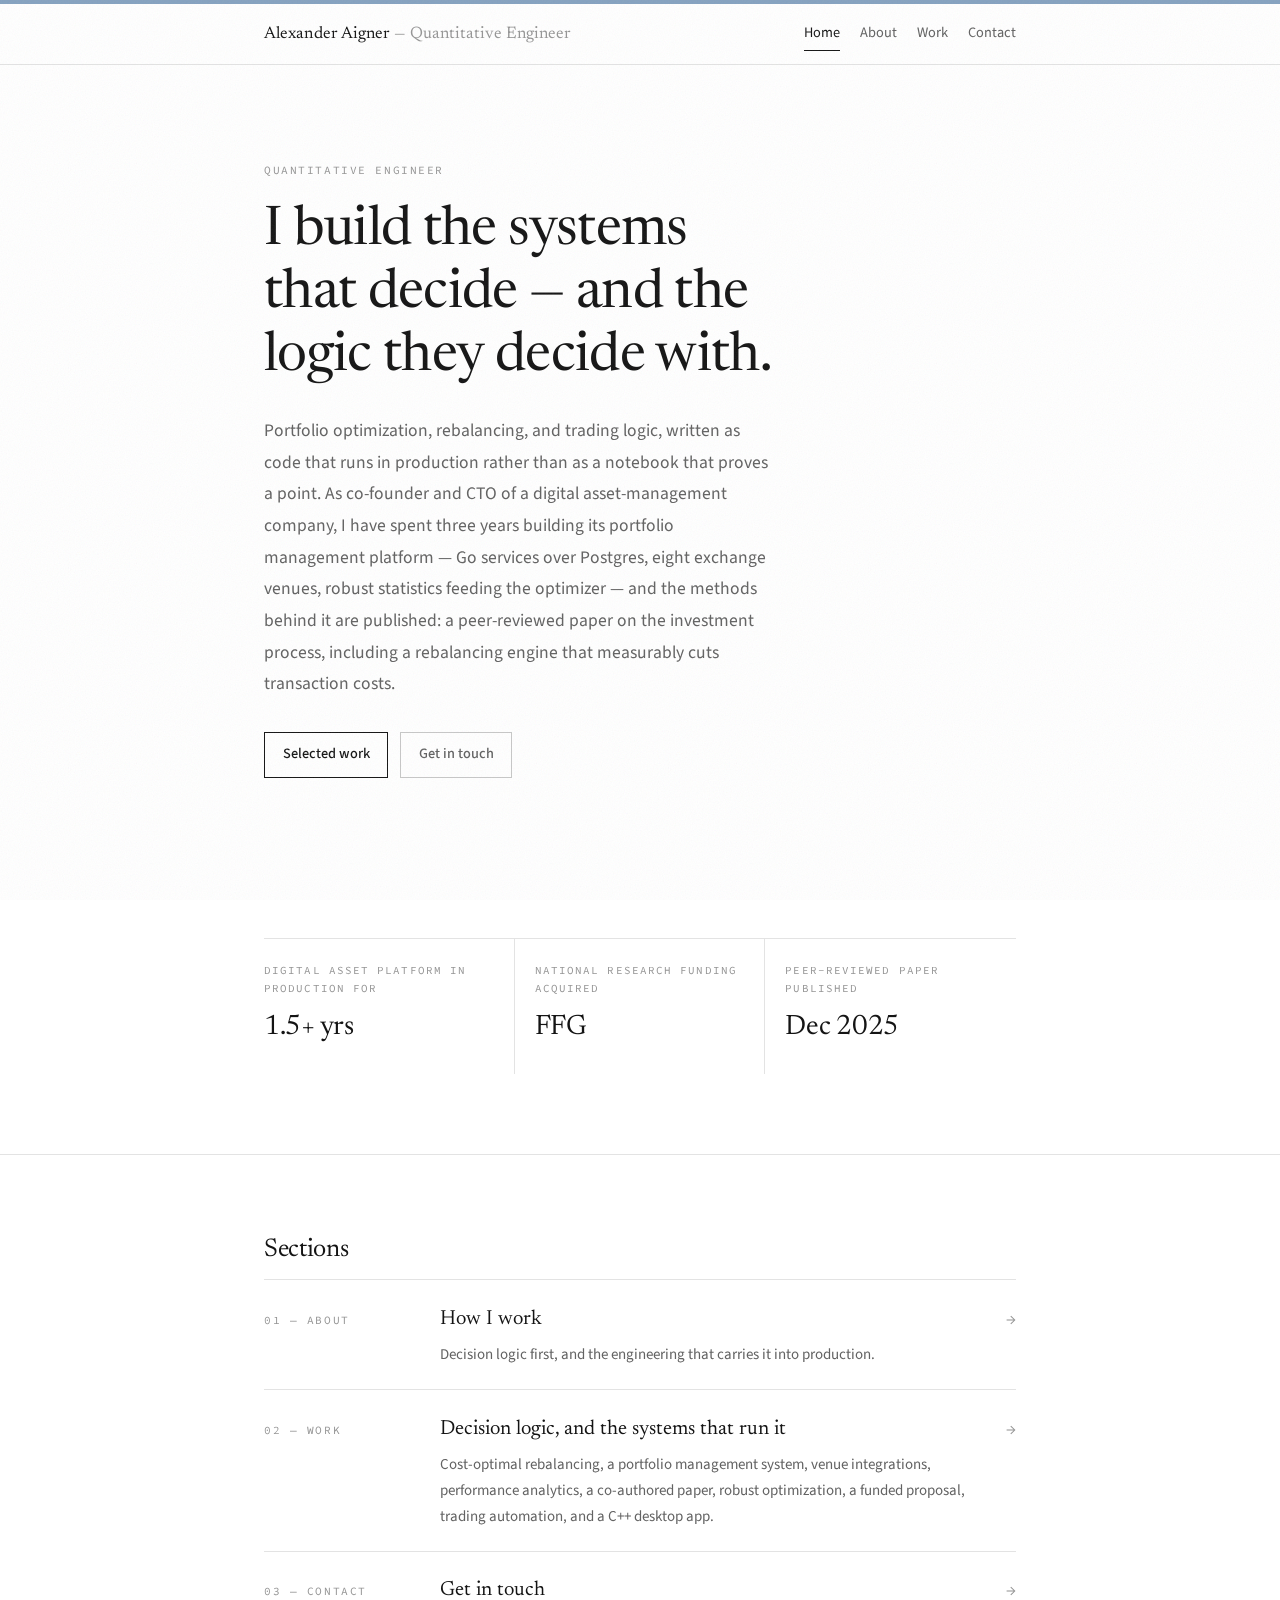
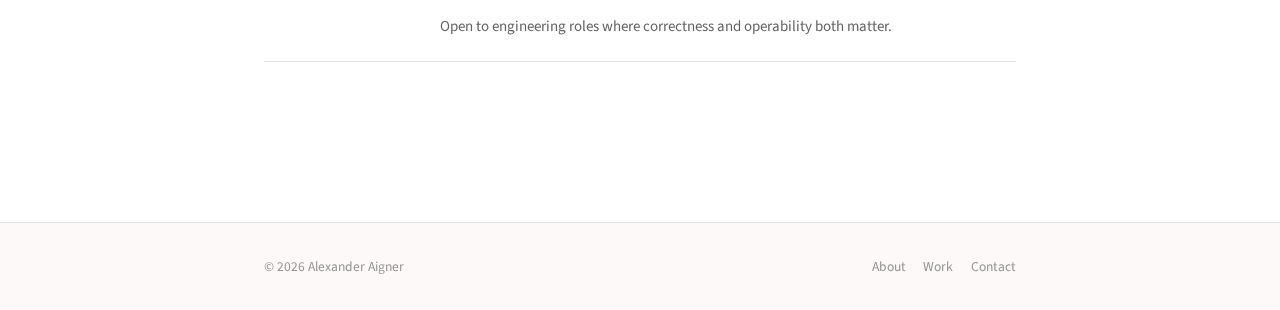
==== index.html @ 2a4e1353 "Portfolio site initial version" ====
<!DOCTYPE html>
<html lang="en">
<head>
  <meta charset="utf-8">
  <meta name="viewport" content="width=device-width, initial-scale=1">
  <title>Alexander Aigner — Quantitative Engineer</title>
  <meta name="description" content="Quantitative engineer and developer. Portfolio optimization, rebalancing and trading logic, built into systems that run in production — with backtests and published method behind them.">
  <meta name="color-scheme" content="light dark">
  <link rel="canonical" href="https://alexander-aigner.eu/">
  <link rel="preload" href="fonts/newsreader-roman.woff2" as="font"
        type="font/woff2" crossorigin>
  <link rel="preload" href="fonts/source-sans-3-roman.woff2" as="font"
        type="font/woff2" crossorigin>
  <link rel="stylesheet" href="styles.css">
  <link rel="icon" href="data:image/svg+xml,<svg xmlns='http://www.w3.org/2000/svg' viewBox='0 0 32 32'><rect width='32' height='32' fill='%237e9dc0'/><rect y='16' width='32' height='16' fill='%23c4867f'/></svg>">
</head>
<body>
  <a class="skip-link" href="#main">Skip to content</a>

  <header class="site-header">
    <div class="container header-inner">
      <a class="brand" href="index.html">Alexander Aigner <span>— Quantitative Engineer</span></a>
      <nav class="nav" aria-label="Primary">
        <ul class="nav-list">
          <li><a href="index.html" aria-current="page">Home</a></li>
          <li><a href="about.html">About</a></li>
          <li><a href="work.html">Work</a></li>
          <li><a href="contact.html">Contact</a></li>
        </ul>
      </nav>
    </div>
  </header>

  <main id="main">
    <section class="hero">
      <div class="container">
        <span class="label">Quantitative Engineer</span>
        <h1>I build the systems that decide — and the logic they decide with.</h1>
        <p>
          Portfolio optimization, rebalancing, and trading logic, written as code that runs in
          production rather than as a notebook that proves a point. As co-founder and CTO of a
          digital asset-management company, I have spent three years building its portfolio
          management platform — Go services over Postgres, eight exchange venues, robust
          statistics feeding the optimizer — and the methods behind it are published: a
          peer-reviewed paper on the investment process, including a rebalancing engine that
          measurably cuts transaction costs.
        </p>
        <div class="hero-links">
          <a class="btn" href="work.html">Selected work</a>
          <a class="btn btn-quiet" href="contact.html">Get in touch</a>
        </div>
      </div>
    </section>

    <section class="block" aria-label="At a glance">
      <div class="container">
        <dl class="stats stats-3">
          <div><dt>Digital asset platform in production for</dt><dd>1.5+ yrs</dd></div>
          <div><dt>National research funding acquired</dt><dd>FFG</dd></div>
          <div><dt>Peer-reviewed paper published</dt><dd>Dec 2025</dd></div>
        </dl>
      </div>
    </section>

    <section class="block">
      <div class="container">
        <h2>Sections</h2>
        <ul class="index-list">
          <li>
            <a href="about.html">
              <span class="label">01 — About</span>
              <span class="index-title">How I work</span>
              <span class="index-arrow" aria-hidden="true">→</span>
              <span class="index-desc">Decision logic first, and the engineering that carries it into production.</span>
            </a>
          </li>
          <li>
            <a href="work.html">
              <span class="label">02 — Work</span>
              <span class="index-title">Decision logic, and the systems that run it</span>
              <span class="index-arrow" aria-hidden="true">→</span>
              <span class="index-desc">Cost-optimal rebalancing, a portfolio management system, venue integrations, performance analytics, a co-authored paper, robust optimization, a funded proposal, trading automation, and a C++ desktop app.</span>
            </a>
          </li>
          <li>
            <a href="contact.html">
              <span class="label">03 — Contact</span>
              <span class="index-title">Get in touch</span>
              <span class="index-arrow" aria-hidden="true">→</span>
              <span class="index-desc">Open to engineering roles where correctness and operability both matter.</span>
            </a>
          </li>
        </ul>
      </div>
    </section>
  </main>

  <footer class="site-footer">
    <div class="container footer-inner">
      <p>© 2026 Alexander Aigner</p>
      <nav class="footer-nav" aria-label="Footer">
        <a href="about.html">About</a>
        <a href="work.html">Work</a>
        <a href="contact.html">Contact</a>
      </nav>
    </div>
  </footer>
</body>
</html>
---- styles.css ----
/* ============================================================
   Portfolio — Alexander Aigner
   Flat, typographic, near-monochrome. Colour is a family of three
   pastels in one hue lane, used sparingly: the gradient rule on the
   header, the era markers, the tile artwork, and a faint wash.
   Shared by all pages. No JavaScript.
   ============================================================ */

/* ── Fonts ──────────────────────────────────────────────── */
/* Self-hosted variable fonts, subset to Latin. Newsreader for
   display, Source Sans 3 for text, Source Code Pro for labels —
   all SIL OFL. ~116 KB total, same-origin, no CDN. */

/* Newsreader keeps its optical-size axis: the browser picks a
   lighter, wider-spaced cut for the 17px brand line and a tighter,
   higher-contrast one for a 54px headline, automatically. Weight is
   pinned at 400 because the serif is never bold anywhere on the
   site — that alone took the file from 126 KB to 48 KB. Add a bold
   serif and this needs rebuilding with wght=400:700. */
@font-face {
  font-family: "Newsreader";
  src: url("fonts/newsreader-roman.woff2") format("woff2");
  font-weight: 400;
  font-style: normal;
  font-display: swap;
}

@font-face {
  font-family: "Source Sans 3";
  src: url("fonts/source-sans-3-roman.woff2") format("woff2");
  font-weight: 200 900;
  font-style: normal;
  font-display: swap;
}
@font-face {
  font-family: "Source Sans 3";
  src: url("fonts/source-sans-3-italic.woff2") format("woff2");
  font-weight: 200 900;
  font-style: italic;
  font-display: swap;
}
@font-face {
  font-family: "Source Code Pro";
  src: url("fonts/source-code-roman.woff2") format("woff2");
  font-weight: 200 900;
  font-style: normal;
  font-display: swap;
}

/* ── Tokens ─────────────────────────────────────────────── */
:root {
  color-scheme: light dark;

  /* Neutrals in OKLCH: lightness is perceptual, so these steps are
     evenly spaced by eye, not just by number. */
  --bg:       oklch(100% 0 0);
  --line:     oklch(91.5% 0 0);
  --line-str: oklch(83% 0 0);

  --text:     oklch(19% 0 0);
  --muted:    oklch(50% 0 0);
  --faint:    oklch(67% 0 0);

  /* Two poles and a bridge: a dusty blue, a warm greige, a muted
     rose. Cool and warm in the same family, and the neutral in the
     middle keeps blue→red out of violet. Same lightness (70%) and
     chroma (0.05) across all three, so no one tone shouts. */
  --pastel-a: oklch(70% 0.055 250);   /* dusty blue  */
  --pastel-b: oklch(78% 0.035  60);   /* warm greige */
  --pastel-c: oklch(70% 0.075  30);   /* muted rose  */

  /* Derived, not hand-picked: the wash is the rose pole diluted into
     the background, so it stays in the family if a pole changes. */
  --tint:  color-mix(in oklab, var(--pastel-c) 5%, var(--bg));
  --focus: oklch(48% 0.13 250);       /* the blue pole, deep enough
                                         to carry a focus ring */

  --maxw:      52rem;
  /* The tile grid breaks out of the reading measure. */
  --maxw-wide: 70rem;
  --gutter:   clamp(1.25rem, 5vw, 2.5rem);
  --block:    clamp(3rem, 7vw, 5rem);

  /* All three self-hosted; the rest of each stack is only a fallback
     for the moment before the webfont lands. */
  --font-serif: "Newsreader", "Iowan Old Style", "Palatino Linotype", Palatino,
                Georgia, "Times New Roman", serif;
  --font-sans: "Source Sans 3", -apple-system, BlinkMacSystemFont, "Segoe UI",
               Roboto, "Helvetica Neue", Arial, sans-serif;
  --font-mono: "Source Code Pro", ui-monospace, "SF Mono", Menlo, Consolas, monospace;
}

/* Dark mode is maintained, not designed — the light scheme is the
   one that's art-directed. Poles keep their hue, gain a little
   lightness; --tint derives itself from the new background. */
@media (prefers-color-scheme: dark) {
  :root {
    --bg:       oklch(15% 0 0);
    --line:     oklch(27% 0 0);
    --line-str: oklch(36% 0 0);

    --text:     oklch(93% 0 0);
    --muted:    oklch(72% 0 0);
    --faint:    oklch(54% 0 0);

    --pastel-a: oklch(75% 0.055 250);
    --pastel-b: oklch(82% 0.035  60);
    --pastel-c: oklch(75% 0.075  30);

    --tint:  color-mix(in oklab, var(--pastel-c) 7%, var(--bg));
    --focus: oklch(75% 0.055 250);
  }
}

/* ── Page transitions ───────────────────────────────────── */
/* Cross-document view transitions: navigating between the four
   pages cross-fades instead of flashing white. Four lines, no
   script, and browsers without support simply navigate normally.
   Kept short and fade-only — nothing slides or moves. */
@view-transition { navigation: auto; }

::view-transition-old(root),
::view-transition-new(root) {
  animation-duration: 0.18s;
  animation-timing-function: ease;
}

/* ── Base ───────────────────────────────────────────────── */
*, *::before, *::after { box-sizing: border-box; }

html {
  -webkit-text-size-adjust: 100%;
  scroll-padding-top: 6rem;
}

body {
  margin: 0;
  background: var(--bg);
  color: var(--text);
  font-family: var(--font-sans);
  font-size: 1rem;
  line-height: 1.7;
  -webkit-font-smoothing: antialiased;
  /* Real weights and a real italic exist — never let the browser
     fake either. */
  font-synthesis: none;
}

/* Grain. One static layer, no colour of its own — takes the plastic
   edge off flat white without anything moving. Delete this rule to
   remove the texture entirely; drop the opacity to make it whisper. */
body::after {
  content: "";
  position: fixed;
  inset: 0;
  z-index: 999;
  pointer-events: none;
  opacity: 0.07;
  background-image: url("data:image/svg+xml,<svg xmlns='http://www.w3.org/2000/svg' width='200' height='200'><filter id='n'><feTurbulence type='fractalNoise' baseFrequency='0.82' numOctaves='3' stitchTiles='stitch'/></filter><rect width='200' height='200' filter='url(%23n)'/></svg>");
  background-size: 200px 200px;
}

h1, h2, h3 {
  margin: 0 0 0.5em;
  font-family: var(--font-serif);
  font-weight: 400;
  line-height: 1.22;
  letter-spacing: -0.012em;
  /* Even line lengths in headings instead of a one-word last line. */
  text-wrap: balance;
}

/* No orphans, no ragged last lines. */
p, li, figcaption, .tile-lede, .era-note, .index-desc { text-wrap: pretty; }
h1 { font-size: clamp(2rem, 4.8vw, 2.9rem); line-height: 1.16; }
h2 { font-size: clamp(1.35rem, 2.6vw, 1.6rem); }
h3 { font-size: 1.1rem; }

p { margin: 0 0 1.1rem; }
a { color: inherit; text-decoration: none; }
ul, ol { margin: 0; padding: 0; list-style: none; }
strong { font-weight: 600; }
em { font-style: italic; }

svg {
  width: 1em; height: 1em; fill: none; stroke: currentColor;
  stroke-width: 1.6; stroke-linecap: round; stroke-linejoin: round;
}

:focus-visible {
  outline: 2px solid var(--focus);
  outline-offset: 3px;
}

.container {
  width: 100%;
  max-width: var(--maxw);
  margin-inline: auto;
  padding-inline: var(--gutter);
}

.skip-link {
  position: absolute;
  left: -9999px;
  top: 0;
  z-index: 100;
  padding: 0.65rem 1rem;
  background: var(--text);
  color: var(--bg);
  font-weight: 600;
}
.skip-link:focus { left: 0; }

/* Keeps tokens like C++ from breaking across a line. */
.nowrap { white-space: nowrap; }

/* Small uppercase mono label — the one recurring typographic motif. */
.label {
  font-family: var(--font-mono);
  font-size: 0.7rem;
  letter-spacing: 0.14em;
  text-transform: uppercase;
  color: var(--faint);
}

/* ── Header ─────────────────────────────────────────────── */
/* The rule on top is the dusty blue pole — the same tone as the
   "On the desk" era marker. It sits on the sticky header, so the
   colour never leaves the viewport. A pseudo-element rather than a
   border, so the hairline underneath stays neutral grey. */
.site-header {
  position: sticky;
  top: 0;
  z-index: 50;
  padding-top: 4px;
  background: var(--bg);
  border-bottom: 1px solid var(--line);
}
.site-header::before {
  content: "";
  position: absolute;
  top: 0;
  left: 0;
  right: 0;
  height: 4px;
  background: var(--pastel-a);
}

.header-inner {
  display: flex;
  align-items: center;
  justify-content: space-between;
  gap: 1rem;
  min-height: 3.75rem;
}

.brand {
  font-family: var(--font-serif);
  font-size: 1.05rem;
  letter-spacing: 0.005em;
  white-space: nowrap;
}
.brand span { color: var(--faint); }

.nav-list { display: flex; align-items: center; gap: 1.25rem; }
.nav-list a {
  display: block;
  padding: 0.25rem 0;
  font-size: 0.9rem;
  color: var(--muted);
  border-bottom: 1px solid transparent;
}
.nav-list a:hover { color: var(--text); }
.nav-list a[aria-current="page"] {
  color: var(--text);
  border-bottom-color: var(--text);
}

/* ── Page head ──────────────────────────────────────────── */
.page-head {
  padding-block: var(--block) clamp(2rem, 4vw, 3rem);
  border-bottom: 1px solid var(--line);
}
.page-head .label { display: block; margin-bottom: 1rem; }
.page-head h1 { max-width: 20ch; }
.page-head p {
  margin: 0;
  max-width: 58ch;
  color: var(--muted);
  font-size: 1.08rem;
  line-height: 1.75;
}

/* ── Generic content block ──────────────────────────────── */
.block { padding-block: var(--block); }
.block + .block { border-top: 1px solid var(--line); }

.prose { max-width: 60ch; }
.prose p { color: var(--muted); line-height: 1.8; }
.prose em { color: var(--text); }
/* Opening paragraph sets the tone — slightly larger, in the serif. */
.prose > p:first-child {
  font-family: var(--font-serif);
  font-size: 1.15rem;
  color: var(--text);
  line-height: 1.7;
}

/* Two-column row: mono label on the left, content on the right.
   The layout primitive the whole site is built from. */
.row {
  display: grid;
  grid-template-columns: 9rem minmax(0, 1fr);
  gap: 0.5rem 2rem;
  padding-block: 1.6rem;
  border-top: 1px solid var(--line);
}
.row:last-child { border-bottom: 1px solid var(--line); }
.row-head { padding-top: 0.15rem; }

/* ── Home ───────────────────────────────────────────────── */
.hero { padding-block: clamp(3.5rem, 9vw, 6rem) var(--block); }
.hero .label { display: block; margin-bottom: 1.25rem; }
.hero h1 {
  font-size: clamp(2.2rem, 5.6vw, 3.4rem);
  max-width: 16ch;
  margin-bottom: 1.6rem;
}
.hero p {
  max-width: 56ch;
  color: var(--muted);
  font-size: 1.1rem;
  line-height: 1.8;
}

.hero-links {
  display: flex;
  flex-wrap: wrap;
  gap: 0.75rem;
  margin-top: 2rem;
}
.btn {
  display: inline-flex;
  align-items: center;
  gap: 0.5rem;
  padding: 0.6rem 1.1rem;
  border: 1px solid var(--text);
  font-size: 0.9rem;
  font-weight: 500;
}
.btn:hover { background: var(--text); color: var(--bg); }
.btn-quiet { border-color: var(--line-str); color: var(--muted); }
.btn-quiet:hover { background: transparent; border-color: var(--text); color: var(--text); }

/* Flat stat strip — hairlines only, no boxes. */
.stats {
  display: grid;
  grid-template-columns: repeat(4, minmax(0, 1fr));
  margin: 0;
  border-top: 1px solid var(--line);
}
.stats-3 { grid-template-columns: repeat(3, minmax(0, 1fr)); }
.stats > div {
  padding: 1.4rem 1.25rem 1.4rem 0;
  border-right: 1px solid var(--line);
}
.stats > div:last-child { border-right: 0; }
.stats > div:not(:first-child) { padding-left: 1.25rem; }
.stats dt {
  font-family: var(--font-mono);
  font-size: 0.68rem;
  letter-spacing: 0.1em;
  text-transform: uppercase;
  color: var(--faint);
}
.stats dd {
  margin: 0.4rem 0 0;
  font-family: var(--font-serif);
  font-size: 1.75rem;
  letter-spacing: -0.01em;
  font-variant-numeric: tabular-nums;
}

/* Index of subpages, on the home page. */
.index-list a {
  display: grid;
  grid-template-columns: 9rem minmax(0, 1fr) auto;
  gap: 0.35rem 2rem;
  align-items: baseline;
  padding-block: 1.35rem;
  border-top: 1px solid var(--line);
}
.index-list li:last-child a { border-bottom: 1px solid var(--line); }
.index-list a:hover { color: var(--text); }
.index-list a:hover .index-desc { color: var(--text); }
.index-title { font-family: var(--font-serif); font-size: 1.28rem; }
.index-desc { grid-column: 2; color: var(--muted); font-size: 0.94rem; }
.index-arrow { color: var(--faint); }
.index-list a:hover .index-arrow { color: var(--text); }

/* ── About ──────────────────────────────────────────────── */
/* Prose left, portrait right. The bio breaks out of the reading
   measure so the photo can be large without squeezing the text.
   The figure comes FIRST in the markup and is placed into column 2 —
   so when the grid collapses, the photo lands above the bio with no
   reordering, and the source order still reads sensibly. */
.about-wrap {
  width: 100%;
  max-width: 68rem;        /* two equal columns; the portrait's display
                              crop (below) matches its height to the bio */
  margin-inline: auto;
  padding-inline: var(--gutter);
}
/* Equal columns: text and photograph are the same width, and they
   scale together as the viewport narrows. */
.about {
  display: grid;
  grid-template-columns: repeat(2, minmax(0, 1fr));
  gap: clamp(2rem, 5vw, 3.25rem);
  align-items: start;
}
.about .prose {
  grid-column: 1;
  grid-row: 1;
  max-width: none;         /* fill the column, or the widths won't
                              actually match */
}
.portrait { grid-column: 2; grid-row: 1; }

/* No frame, no mat, no shadow — just the photograph. */
.portrait { margin: 0; }
.portrait picture { display: block; }
.portrait img {
  display: block;
  width: 100%;
  height: auto;
  aspect-ratio: 9 / 10;    /* slightly shorter than the 4:5 source so the
                              column height matches the bio text */
  object-fit: cover;
  object-position: 50% 30%;  /* bias the crop toward the face */
}
.portrait figcaption {
  display: block;
  margin-top: 0.8rem;
  font-size: 0.95rem;
  color: var(--faint);
}

/* The bio sits at the wide measure, so the section below needs its
   own rule at the normal one. */
.block--ruled { border-top: 1px solid var(--line); }

.skill-value {
  color: var(--muted);
  font-size: 0.95rem;
}
.skill-value li { display: inline; }
.skill-value li:not(:last-child)::after {
  content: " · ";
  color: var(--faint);
}

/* ── Small entry heading (about page) ───────────────────── */
.entry-title { margin: 0 0 0.2rem; font-size: 1.28rem; }
.entry-title a {
  border-bottom: 1px solid var(--line-str);
  transition: border-color 0.18s;
}
.entry-title a:hover { border-bottom-color: var(--text); }
.entry-org { display: block; font-family: var(--font-sans); color: var(--muted); font-size: 0.95rem; }

.stack {
  font-family: var(--font-mono);
  font-size: 0.75rem;
  color: var(--faint);
  line-height: 1.9;
}
.stack li { display: inline; }
.stack li:not(:last-child)::after { content: " / "; }

/* ── Era band ───────────────────────────────────────────── */
/* Eleven years as a proportional bar: column widths are the
   actual durations, so the shape of the career is the graphic. */
/* Three kinds of work, given equal weight — none of them is the
   sideline. (This band previously encoded durations proportionally;
   if you reintroduce dates, 6fr / minmax(7.5rem, 1fr) / 4fr is the
   proportional version, with a floor so the short one stays legible.) */
.era {
  display: grid;
  grid-template-columns: repeat(3, minmax(0, 1fr));
  gap: 1px;
  background: var(--line);
  border: 1px solid var(--line);
}
.era > a {
  display: block;
  padding: 1rem 1rem 1.1rem;
  background: var(--bg);
  color: inherit;
  text-decoration: none;
}
.era > a:hover { background: var(--tint); }
/* One pastel per era — the family used as a legend. */
.era-rule {
  display: block;
  height: 4px;
  margin-bottom: 0.9rem;
  background: var(--pastel-a);
}
.era > a:nth-child(2) .era-rule { background: var(--pastel-b); }
.era > a:nth-child(3) .era-rule { background: var(--pastel-c); }
.era-years {
  display: block;
  font-family: var(--font-mono);
  font-size: 0.7rem;
  letter-spacing: 0.1em;
  color: var(--faint);
  white-space: nowrap;     /* a date range never breaks mid-range */
}
.era-name {
  display: block;
  margin-top: 0.35rem;
  font-family: var(--font-serif);
  font-size: 1.05rem;
  line-height: 1.3;
}
.era-note {
  display: block;
  margin-top: 0.3rem;
  font-size: 0.85rem;
  color: var(--muted);
}

/* ── Tile grid ──────────────────────────────────────────── */
/* Each case is a tile in a hairline grid: the 1px gaps are the
   parent's background showing through, so the rules never double
   up. Tiles are <details> — clicking one expands the full write-up
   in place, natively, with no script. */
.tiles-wrap {
  width: 100%;
  max-width: var(--maxw-wide);
  margin-inline: auto;
  padding-inline: var(--gutter);
}
/* Group headings. The three names match the three strands in the band
   above, so the band reads as a legend for what follows. */
.tiles-head { display: block; margin: 0 0 1rem; font-weight: 400; scroll-margin-top: 5rem; }
.tiles + .tiles-head { margin-top: clamp(2.5rem, 5vw, 3.5rem); }
/* One tile per row. The 1px gaps are the parent's background
   showing through, so rules never double up. */
.tiles {
  display: grid;
  grid-template-columns: minmax(0, 1fr);
  gap: 1px;
  background: var(--line);
  border: 1px solid var(--line);
}

/* The tile responds to its own width, not the viewport's — so the
   component stays correct wherever it's placed. */
.tile {
  container: tile / inline-size;
  background: var(--bg);
}
.tile[open] { background: var(--tint); }

/* Full-width row: image on the left, face on the right.
   list-style/marker rules kill the default disclosure triangle. */
.tile summary {
  display: grid;
  grid-template-columns: 20rem minmax(0, 1fr);
  align-items: stretch;
  cursor: pointer;
  list-style: none;
}
.tile summary::-webkit-details-marker { display: none; }
.tile summary:focus-visible { outline-offset: -3px; }

.tile-face {
  display: block;
  padding: 1.6rem 1.75rem 1.7rem;
  transition: background-color 0.18s;
}
.tile summary:hover .tile-face { background: var(--tint); }
.tile[open] summary:hover .tile-face { background: transparent; }

/* Each tile carries an image of its own subject. Two layers: the
   photograph in img/, and the hand-drawn SVG in art/ beneath it.
   A background layer that fails to load simply doesn't paint, so
   deleting or renaming a photo drops cleanly back to the drawing —
   which is also what happens while better photography is pending. */
.tile-art {
  display: block;
  min-height: 12.5rem;
  background-color: var(--tint);
  background-repeat: no-repeat;
  background-position: center;
  background-size: cover;
  border-right: 1px solid var(--line);
  transition: opacity 0.25s;
}
.tile summary:hover .tile-art { opacity: 0.92; }
@media (prefers-color-scheme: dark) {
  .tile-art { opacity: 0.88; }
  .tile summary:hover .tile-art { opacity: 1; }
}

/* Two declarations each. The first is the JPEG baseline; the second
   offers AVIF and WebP via image-set() and is ignored wholesale by
   browsers that don't support it. AVIF runs ~⅓ the JPEG weight. */

.tile-art--routing {
  background-image: url("img/routing.jpg"), url("art/routing.svg");
  background-image:
    image-set(url("img/routing.avif") type("image/avif"),
              url("img/routing.webp") type("image/webp"),
              url("img/routing.jpg")  type("image/jpeg")),
    url("art/routing.svg");
}
.tile-art--venues {
  background-image: url("img/venues.jpg"), url("art/venues.svg");
  background-image:
    image-set(url("img/venues.avif") type("image/avif"),
              url("img/venues.webp") type("image/webp"),
              url("img/venues.jpg")  type("image/jpeg")),
    url("art/venues.svg");
}
.tile-art--allocation {
  background-image: url("img/allocation.jpg"), url("art/allocation.svg");
  background-image:
    image-set(url("img/allocation.avif") type("image/avif"),
              url("img/allocation.webp") type("image/webp"),
              url("img/allocation.jpg")  type("image/jpeg")),
    url("art/allocation.svg");
}

.tile-art--grant {
  background-image: url("img/grant.jpg"), url("art/grant.svg");
  background-image:
    image-set(url("img/grant.avif") type("image/avif"),
              url("img/grant.webp") type("image/webp"),
              url("img/grant.jpg")  type("image/jpeg")),
    url("art/grant.svg");
}

.tile-art--paper {
  background-image: url("img/paper.jpg"), url("art/paper.svg");
  background-image:
    image-set(url("img/paper.avif") type("image/avif"),
              url("img/paper.webp") type("image/webp"),
              url("img/paper.jpg")  type("image/jpeg")),
    url("art/paper.svg");
}

.tile-art--spread {
  background-image: url("img/spread.jpg"), url("art/spread.svg");
  background-image:
    image-set(url("img/spread.avif") type("image/avif"),
              url("img/spread.webp") type("image/webp"),
              url("img/spread.jpg")  type("image/jpeg")),
    url("art/spread.svg");
}

.tile-art--dashboard {
  background-image: url("img/dashboard.jpg"), url("art/dashboard.svg");
  background-image:
    image-set(url("img/dashboard.avif") type("image/avif"),
              url("img/dashboard.webp") type("image/webp"),
              url("img/dashboard.jpg")  type("image/jpeg")),
    url("art/dashboard.svg");
}

.tile-art--backtest {
  background-image: url("img/backtest.jpg"), url("art/backtest.svg");
  background-image:
    image-set(url("img/backtest.avif") type("image/avif"),
              url("img/backtest.webp") type("image/webp"),
              url("img/backtest.jpg")  type("image/jpeg")),
    url("art/backtest.svg");
}

.tile-art--tree {
  background-image: url("img/tree.jpg"), url("art/tree.svg");
  background-image:
    image-set(url("img/tree.avif") type("image/avif"),
              url("img/tree.webp") type("image/webp"),
              url("img/tree.jpg")  type("image/jpeg")),
    url("art/tree.svg");
}

/* ── Tile: narrow container ─────────────────────────────── */
/* Was a viewport media query; now keyed to the tile itself. */
@container tile (max-width: 42rem) {
  .tile summary { grid-template-columns: minmax(0, 1fr); }
  .tile-art {
    min-height: 0;
    height: 7.5rem;
    border-right: 0;
    border-bottom: 1px solid var(--line);
  }
  .tile-face { padding: 1.4rem 1.5rem 1.5rem; }
  .tile-body { margin-left: 0; padding: 0 1.5rem 1.6rem; }
}

.tile-meta { display: block; }
.tile-title {
  display: block;
  margin-top: 0.45rem;
  font-family: var(--font-serif);
  font-size: 1.45rem;
  line-height: 1.28;
}
/* Technical descriptor, directly under the title. Deliberately not
   another mono uppercase line — it changes family, case, size and
   weight all at once, so it can't be mistaken for the meta line
   above. Sans at full text colour and semibold: second in the
   hierarchy after the title, ahead of the description. */
.tile-subtitle {
  display: block;
  margin-top: 0.5rem;
  font-size: 0.98rem;
  font-weight: 450;        /* variable axis: a hair above regular, no bold */
  color: var(--text);
}

/* Description and toggle share a line. */
.tile-lede-row {
  display: flex;
  align-items: center;
  justify-content: space-between;
  gap: 1.75rem;
  margin-top: 0.85rem;
}
.tile-lede {
  display: block;
  max-width: 58ch;         /* the row is wider than a comfortable line */
  color: var(--muted);
  font-size: 0.95rem;
  line-height: 1.7;
}

/* Open/close affordance: the chevron alone, no label. <details>
   already conveys the state to assistive tech, so it stays
   aria-hidden. */
.tile-cue {
  display: block;
  flex: none;
}

/* Chevron drawn from two borders on a rotated square rather than set
   as a glyph: a caret this small has to be crisp, and ˄ / ˅ aren't in
   the font subset anyway. Points down to open, up to close. No
   transition — the mark should change, not animate. */
.tile-cue::after {
  content: "";
  display: block;
  width: 0.62rem;          /* standing alone now, so a touch larger */
  height: 0.62rem;
  border-right: 1.5px solid var(--faint);
  border-bottom: 1.5px solid var(--faint);
  transform: translateY(-0.2rem) rotate(45deg);
}
.tile[open] .tile-cue::after {
  transform: translateY(0.14rem) rotate(-135deg);
}
.tile summary:hover .tile-cue::after {
  border-right-color: var(--text);
  border-bottom-color: var(--text);
}
.tile summary:hover .tile-cue { color: var(--text); }

/* The body runs the full width beneath the face, indented to line
   up with it rather than with the image. */
.tile-body {
  padding: 0 1.75rem 1.7rem;
  margin-left: 20rem;
  animation: tile-in 0.28s ease both;
}
.tile-body p {
  max-width: 64ch;
  margin: 0 0 0.9rem;
  color: var(--muted);
  font-size: 0.95rem;
  line-height: 1.75;
}
.tile-body p:first-of-type { color: var(--text); }
.tile-body em { color: var(--text); }
.tile-body .stack { display: block; margin-top: 1.1rem; }

/* Deep links. Each tile body carries an id, so work.html#genealograph
   opens that tile and scrolls to it — browsers expand a closed
   <details> when a fragment targets something inside it. Verified in
   Firefox and Chromium; the id must be on the content, not on the
   <details> or the <summary>, neither of which triggers it.
   The offset clears the sticky header and the tile's own face, so the
   title is on screen and not just the paragraphs.
   Nothing on the page advertises these — the URLs are for sending, not
   for browsing. The slugs are listed in the README. */
.tile-body { scroll-margin-top: 19rem; }

/* Outbound links inside an open tile — repo, paper, demo. Set well
   clear of the keyword list above so the two don't read as one block. */
/* `.tile-body p` sets margin: 0, and beats a bare `.tile-links` on
   specificity — so this selector has to match it. */
.tile-body .tile-links {
  display: flex;
  flex-wrap: wrap;
  gap: 0.4rem 1.5rem;
  margin: 2.5rem 0 0;
}
.tile-links a {
  font-size: 0.9rem;
  color: var(--text);
  border-bottom: 1px solid var(--line-str);
  padding-bottom: 2px;
  transition: border-color 0.18s;
}
.tile-links a:hover { border-bottom-color: var(--text); }
.tile-links a::after {
  content: "↗";
  margin-left: 0.35em;
  color: var(--faint);
}

@keyframes tile-in {
  from { opacity: 0; transform: translateY(-4px); }
  to   { opacity: 1; transform: none; }
}

/* Outcome band — the numbers get the display type, not a bullet. */
.figures {
  display: flex;
  flex-wrap: wrap;
  gap: 1.25rem 2rem;
  margin: 1.4rem 0 0;
  padding-top: 1.2rem;
  border-top: 1px solid var(--line);
}
.figure-value {
  display: block;
  font-family: var(--font-serif);
  font-size: 1.5rem;
  line-height: 1.1;
  letter-spacing: -0.01em;
  font-variant-numeric: tabular-nums;
  white-space: nowrap;
}
.was   { color: var(--faint); font-size: 0.62em; }
.arrow { color: var(--faint); font-size: 0.62em; padding: 0 0.15em; }
.figure-cap { display: block; margin-top: 0.4rem; }

/* ── Contact ────────────────────────────────────────────── */
.contact-value {
  font-family: var(--font-serif);
  font-size: 1.15rem;
  word-break: break-word;
}
.contact-value a:hover { text-decoration: underline; text-underline-offset: 3px; }
.contact-note { display: block; margin-top: 0.2rem; color: var(--faint); font-size: 0.85rem; }

/* ── Contact form ───────────────────────────────────────── */
/* Posts to FormSubmit (the one deliberate external request on the
   site, and only when the visitor submits). Spam defence is a
   honeypot field plus FormSubmit's captcha page — no JavaScript. */
.contact-form {
  max-width: 40rem;
  display: grid;
  grid-template-columns: repeat(2, minmax(0, 1fr));
  gap: 1.4rem 1.5rem;
}
.field { display: flex; flex-direction: column; gap: 0.45rem; }
.field--full { grid-column: 1 / -1; }
.field label {
  font-family: var(--font-mono);
  font-size: 0.7rem;
  letter-spacing: 0.14em;
  text-transform: uppercase;
  color: var(--faint);
}
.field input,
.field textarea {
  border: 1px solid var(--line-str);
  background: var(--bg);
  color: var(--text);
  font: inherit;
  padding: 0.65rem 0.8rem;
  border-radius: 0;          /* flat, like everything else */
}
.field textarea { resize: vertical; min-height: 9rem; }
.field input:focus,
.field textarea:focus {
  outline: 2px solid var(--focus);
  outline-offset: 1px;
  border-color: var(--focus);
}
.contact-form .btn {
  justify-self: start;
  cursor: pointer;
  background: transparent;
}
.contact-form .btn:hover { background: var(--text); color: var(--bg); }

/* Honeypot: parked off-canvas, not display:none — some bots skip
   fields they can see are hidden. Humans never meet it. */
.hp-field {
  position: absolute !important;
  left: -9999px !important;
  width: 1px; height: 1px;
  overflow: hidden;
}

@media (max-width: 640px) {
  .contact-form { grid-template-columns: minmax(0, 1fr); }
}

/* ── Footer ─────────────────────────────────────────────── */
.site-footer {
  padding-block: 2rem;
  margin-top: var(--block);
  border-top: 1px solid var(--line);
  background: var(--tint);
}
.footer-inner {
  display: flex;
  flex-wrap: wrap;
  align-items: center;
  justify-content: space-between;
  gap: 0.5rem 2rem;
  font-size: 0.85rem;
  color: var(--faint);
}
.footer-inner p { margin: 0; }
.footer-nav { display: flex; flex-wrap: wrap; gap: 1.1rem; }
.footer-nav a:hover { color: var(--text); }

/* ── Responsive ─────────────────────────────────────────── */
/* The about columns are 1fr each, so they shrink together on their
   own — no intermediate step needed before the stack at 760px. */

@media (max-width: 760px) {
  .header-inner {
    flex-direction: column;
    align-items: stretch;
    gap: 0.15rem;
    padding-block: 0.7rem 0.5rem;
  }
  /* The menu bar stays a menu bar at every width — it just wraps.
     No hamburger, so every destination is always visible and no
     toggle script is needed. */
  .nav-list {
    flex-wrap: wrap;
    gap: 0.35rem 1rem;
    padding-bottom: 0.2rem;
  }

  /* Portrait moves above the bio at the full column width, and the
     crop goes wider so a big photo doesn't push the first sentence
     off the screen. */
  .about { grid-template-columns: minmax(0, 1fr); gap: 1.75rem; }
  .portrait { grid-column: 1; grid-row: 1; }
  .portrait img { aspect-ratio: 5 / 4; }
  .about .prose { grid-column: 1; grid-row: 2; }

  .row,
  .index-list a { grid-template-columns: minmax(0, 1fr); gap: 0.4rem; }
  .index-desc { grid-column: 1; }
  .index-arrow { display: none; }

  /* Tile stacking now lives in a @container query, above. */
  .figures { gap: 1.1rem 1.75rem; }

  /* Proportional widths stop being legible on a phone. */
  .era { grid-template-columns: minmax(0, 1fr); }

  .stats { grid-template-columns: repeat(2, minmax(0, 1fr)); }
  .stats > div {
    padding: 1.1rem 1rem 1.1rem 0;
    border-bottom: 1px solid var(--line);
  }
  .stats > div:nth-child(2n) { border-right: 0; padding-left: 1rem; }
  .stats > div:nth-child(2n+1) { padding-left: 0; }
  .stats > div:nth-last-child(-n+2) { border-bottom: 0; }
}

/* ── Motion ─────────────────────────────────────────────── */
@media (prefers-reduced-motion: reduce) {
  *, *::before, *::after {
    animation-duration: 0.01ms !important;
    transition-duration: 0.01ms !important;
  }
  /* Page transitions off too, not just shortened. */
  ::view-transition-group(*),
  ::view-transition-old(*),
  ::view-transition-new(*) { animation: none !important; }
}

/* ── Print ──────────────────────────────────────────────── */
@media print {
  .site-header, .hero-links, .site-footer, .tile-art, .tile-cue,
  body::after { display: none; }
  body { background: #fff; color: #000; }
  .block, .page-head { padding-block: 1.25rem; break-inside: avoid; }
  .tile-body { margin-left: 0; }
  .tile summary { grid-template-columns: minmax(0, 1fr); }
  /* Closed tiles print closed. Browsers hide <details> content with
     content-visibility, not display, so `display: block` does nothing
     here — tested, it doesn't work. ::details-content reaches it where
     supported (Chromium); elsewhere, open the tiles before printing. */
  .tile::details-content { content-visibility: visible; }
  .tile { break-inside: avoid; }
}
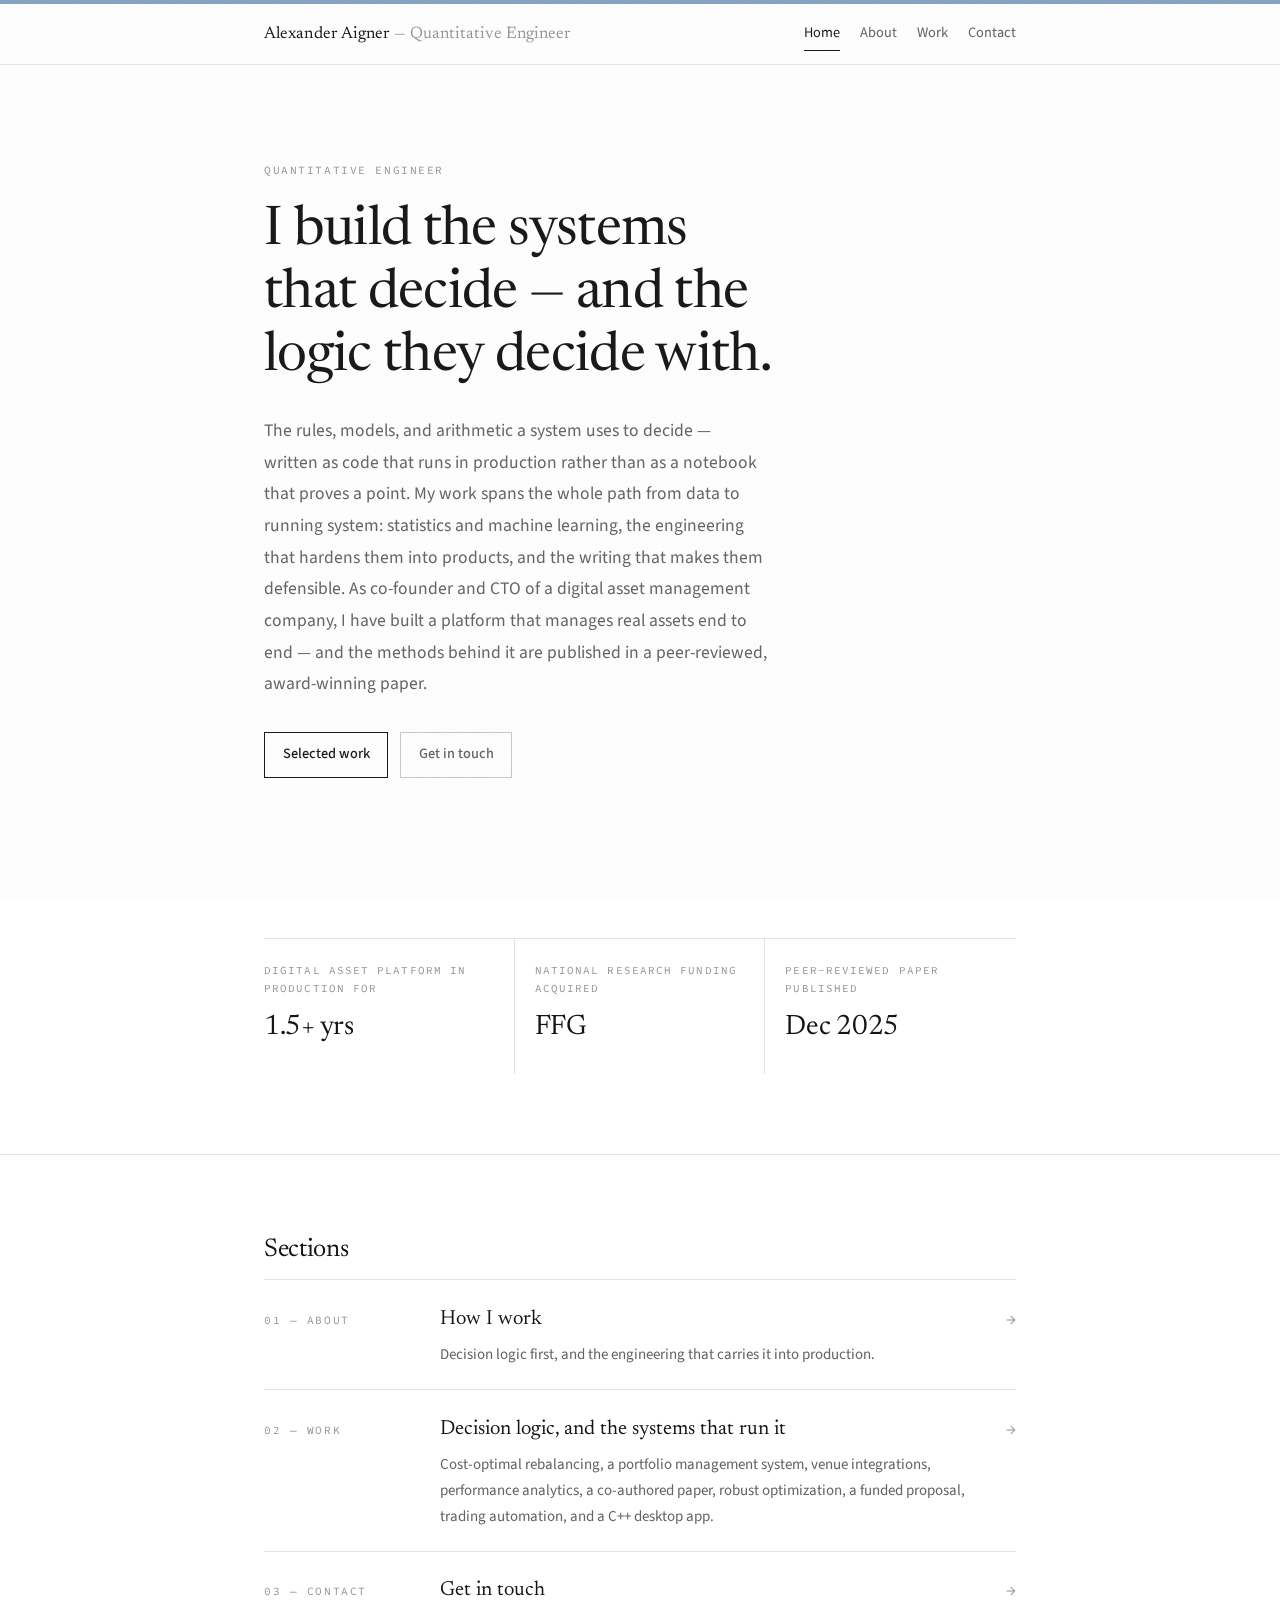
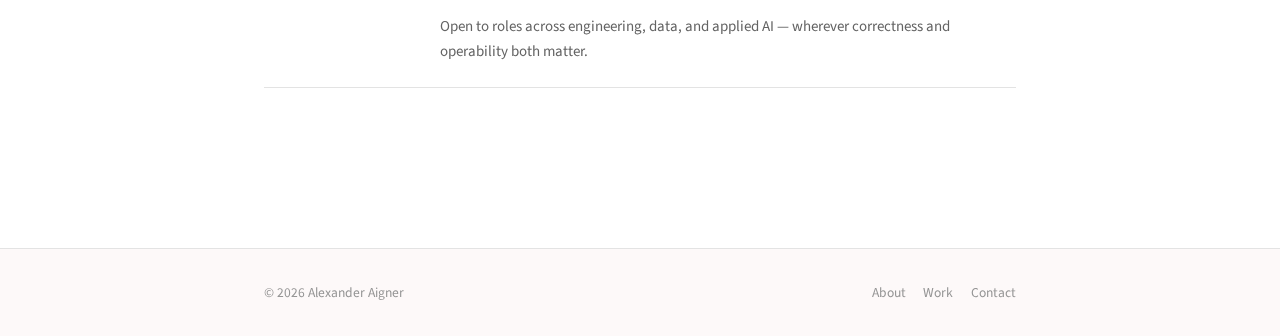
==== commit f6ef42b2: "Broaden home and contact texts" ====
--- a/index.html
+++ b/index.html
@@ -4,7 +4,7 @@
   <meta charset="utf-8">
   <meta name="viewport" content="width=device-width, initial-scale=1">
   <title>Alexander Aigner — Quantitative Engineer</title>
-  <meta name="description" content="Quantitative engineer and developer. Portfolio optimization, rebalancing and trading logic, built into systems that run in production — with backtests and published method behind them.">
+  <meta name="description" content="Quantitative engineer and developer. I build the decision logic inside software — models, optimization, execution — and the production systems that carry it, with published, peer-reviewed methods behind them.">
   <meta name="color-scheme" content="light dark">
   <link rel="canonical" href="https://alexander-aigner.eu/">
   <link rel="preload" href="fonts/newsreader-roman.woff2" as="font"
@@ -37,13 +37,13 @@
         <span class="label">Quantitative Engineer</span>
         <h1>I build the systems that decide — and the logic they decide with.</h1>
         <p>
-          Portfolio optimization, rebalancing, and trading logic, written as code that runs in
-          production rather than as a notebook that proves a point. As co-founder and CTO of a
-          digital asset-management company, I have spent three years building its portfolio
-          management platform — Go services over Postgres, eight exchange venues, robust
-          statistics feeding the optimizer — and the methods behind it are published: a
-          peer-reviewed paper on the investment process, including a rebalancing engine that
-          measurably cuts transaction costs.
+          The rules, models, and arithmetic a system uses to decide — written as code that
+          runs in production rather than as a notebook that proves a point. My work spans
+          the whole path from data to running system: statistics and machine learning, the
+          engineering that hardens them into products, and the writing that makes them
+          defensible. As co-founder and CTO of a digital asset management company, I have
+          built a platform that manages real assets end to end — and the methods behind it
+          are published in a peer-reviewed, award-winning paper.
         </p>
         <div class="hero-links">
           <a class="btn" href="work.html">Selected work</a>
@@ -87,7 +87,7 @@
               <span class="label">03 — Contact</span>
               <span class="index-title">Get in touch</span>
               <span class="index-arrow" aria-hidden="true">→</span>
-              <span class="index-desc">Open to engineering roles where correctness and operability both matter.</span>
+              <span class="index-desc">Open to roles across engineering, data, and applied AI — wherever correctness and operability both matter.</span>
             </a>
           </li>
         </ul>
--- a/styles.css
+++ b/styles.css
@@ -699,7 +699,6 @@
     border-bottom: 1px solid var(--line);
   }
   .tile-face { padding: 1.4rem 1.5rem 1.5rem; }
-  .tile-body { margin-left: 0; padding: 0 1.5rem 1.6rem; }
 }
 
 .tile-meta { display: block; }
@@ -786,6 +785,13 @@
 .tile-body p:first-of-type { color: var(--text); }
 .tile-body em { color: var(--text); }
 .tile-body .stack { display: block; margin-top: 1.1rem; }
+
+/* Narrow tile: drop the image-column indent. Must come AFTER the
+   base .tile-body rule — @container adds no cascade priority, so
+   source order decides. */
+@container tile (max-width: 42rem) {
+  .tile-body { margin-left: 0; padding: 0 1.5rem 1.6rem; }
+}
 
 /* Deep links. Each tile body carries an id, so work.html#genealograph
    opens that tile and scrolls to it — browsers expand a closed
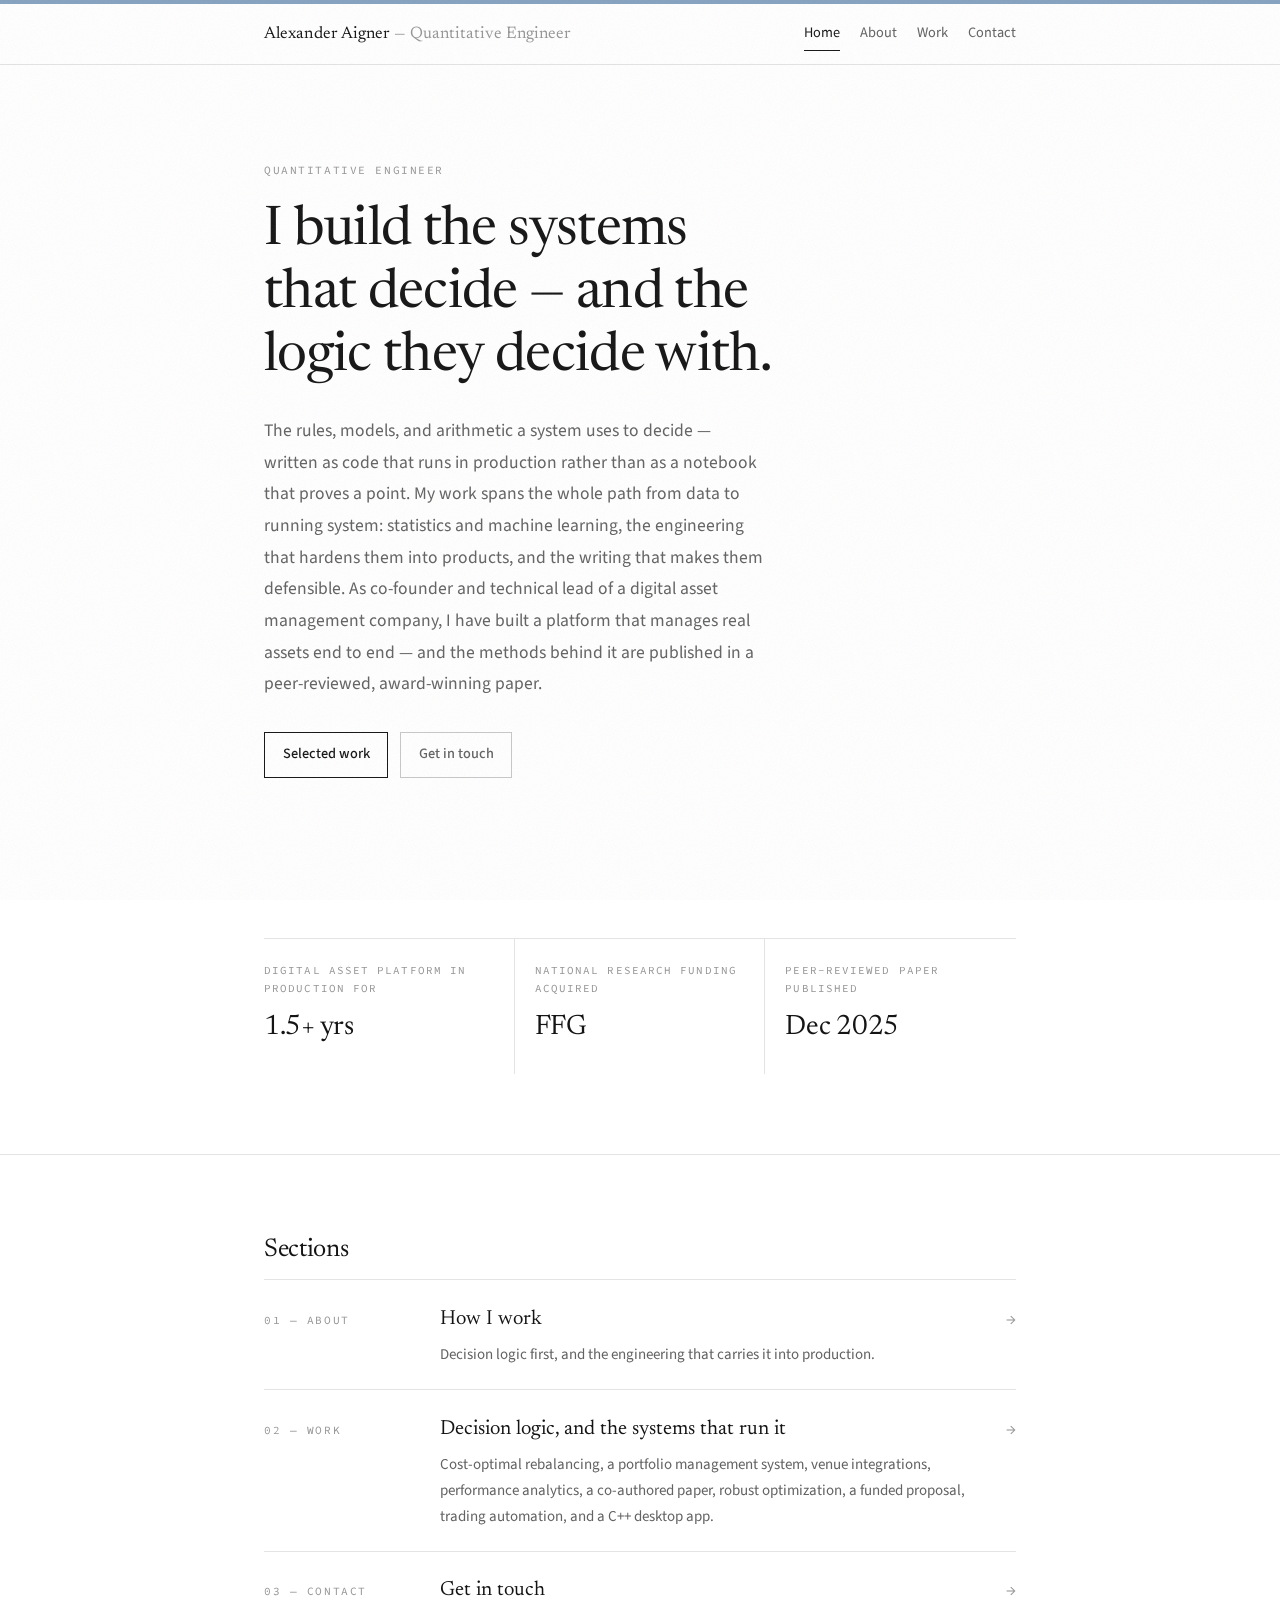
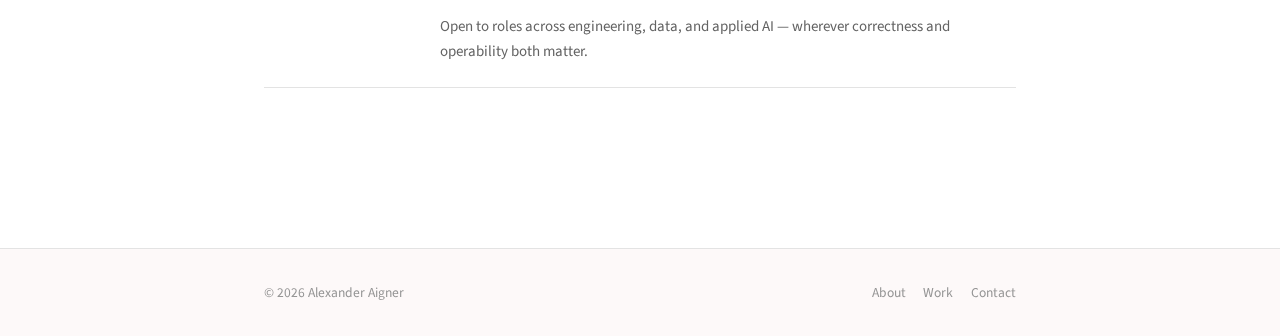
==== commit 2f6648c5: "soften role wording" ====
--- a/index.html
+++ b/index.html
@@ -41,7 +41,7 @@
           runs in production rather than as a notebook that proves a point. My work spans
           the whole path from data to running system: statistics and machine learning, the
           engineering that hardens them into products, and the writing that makes them
-          defensible. As co-founder and CTO of a digital asset management company, I have
+          defensible. As co-founder and technical lead of a digital asset management company, I have
           built a platform that manages real assets end to end — and the methods behind it
           are published in a peer-reviewed, award-winning paper.
         </p>
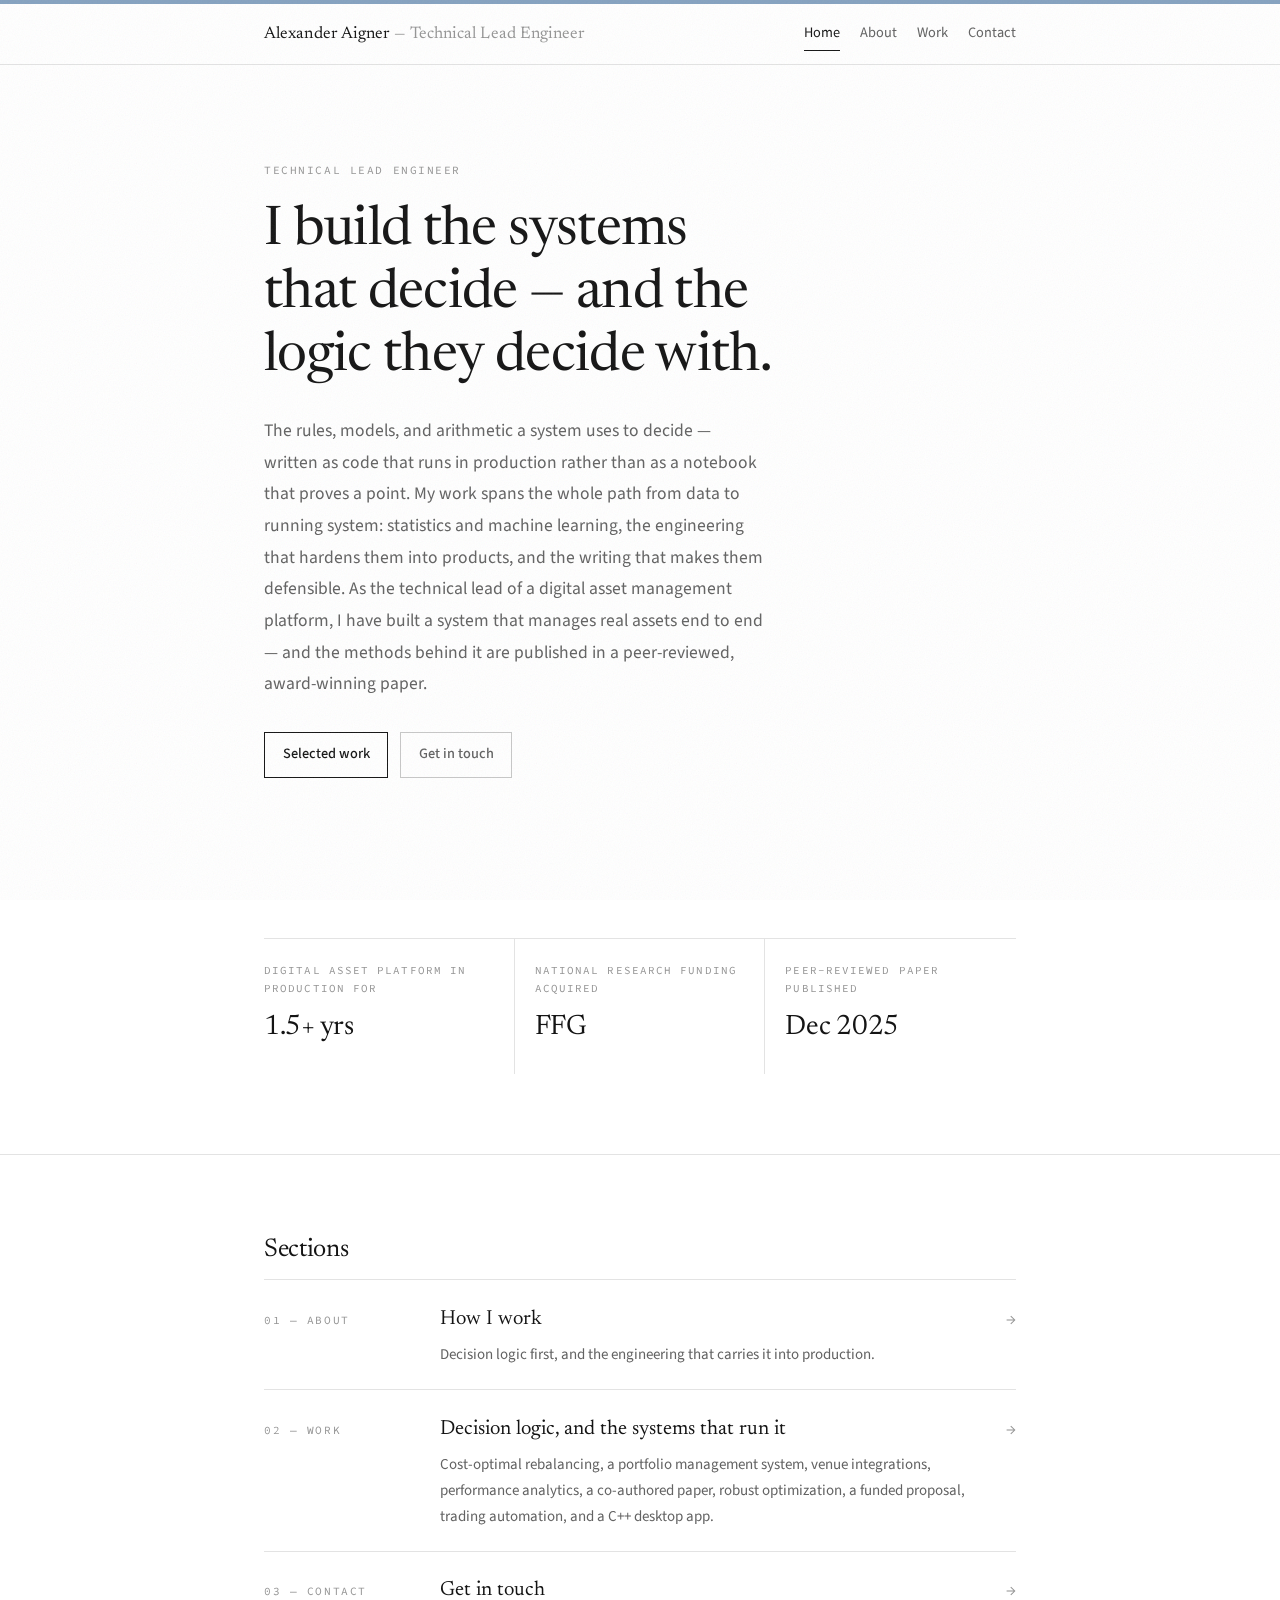
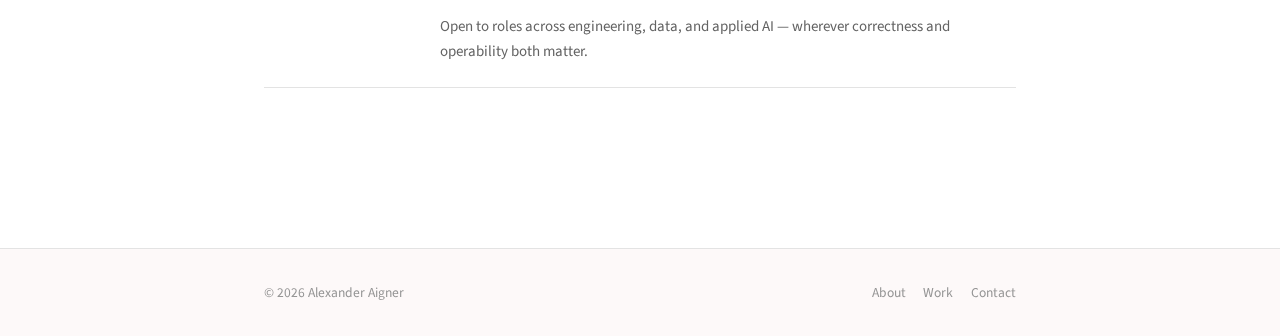
==== commit fbd71bad: "align wording with CV: title, role, funding, backtest figures - use the contract title "Technical Le" ====
--- a/index.html
+++ b/index.html
@@ -3,7 +3,7 @@
 <head>
   <meta charset="utf-8">
   <meta name="viewport" content="width=device-width, initial-scale=1">
-  <title>Alexander Aigner — Quantitative Engineer</title>
+  <title>Alexander Aigner — Technical Lead Engineer</title>
   <meta name="description" content="Quantitative engineer and developer. I build the decision logic inside software — models, optimization, execution — and the production systems that carry it, with published, peer-reviewed methods behind them.">
   <meta name="color-scheme" content="light dark">
   <link rel="canonical" href="https://alexander-aigner.eu/">
@@ -19,7 +19,7 @@
 
   <header class="site-header">
     <div class="container header-inner">
-      <a class="brand" href="index.html">Alexander Aigner <span>— Quantitative Engineer</span></a>
+      <a class="brand" href="index.html">Alexander Aigner <span>— Technical Lead Engineer</span></a>
       <nav class="nav" aria-label="Primary">
         <ul class="nav-list">
           <li><a href="index.html" aria-current="page">Home</a></li>
@@ -34,16 +34,16 @@
   <main id="main">
     <section class="hero">
       <div class="container">
-        <span class="label">Quantitative Engineer</span>
+        <span class="label">Technical Lead Engineer</span>
         <h1>I build the systems that decide — and the logic they decide with.</h1>
         <p>
           The rules, models, and arithmetic a system uses to decide — written as code that
           runs in production rather than as a notebook that proves a point. My work spans
           the whole path from data to running system: statistics and machine learning, the
           engineering that hardens them into products, and the writing that makes them
-          defensible. As co-founder and technical lead of a digital asset management company, I have
-          built a platform that manages real assets end to end — and the methods behind it
-          are published in a peer-reviewed, award-winning paper.
+          defensible. As the technical lead of a digital asset management platform, I have built a
+          system that manages real assets end to end — and the methods behind it are published
+          in a peer-reviewed, award-winning paper.
         </p>
         <div class="hero-links">
           <a class="btn" href="work.html">Selected work</a>
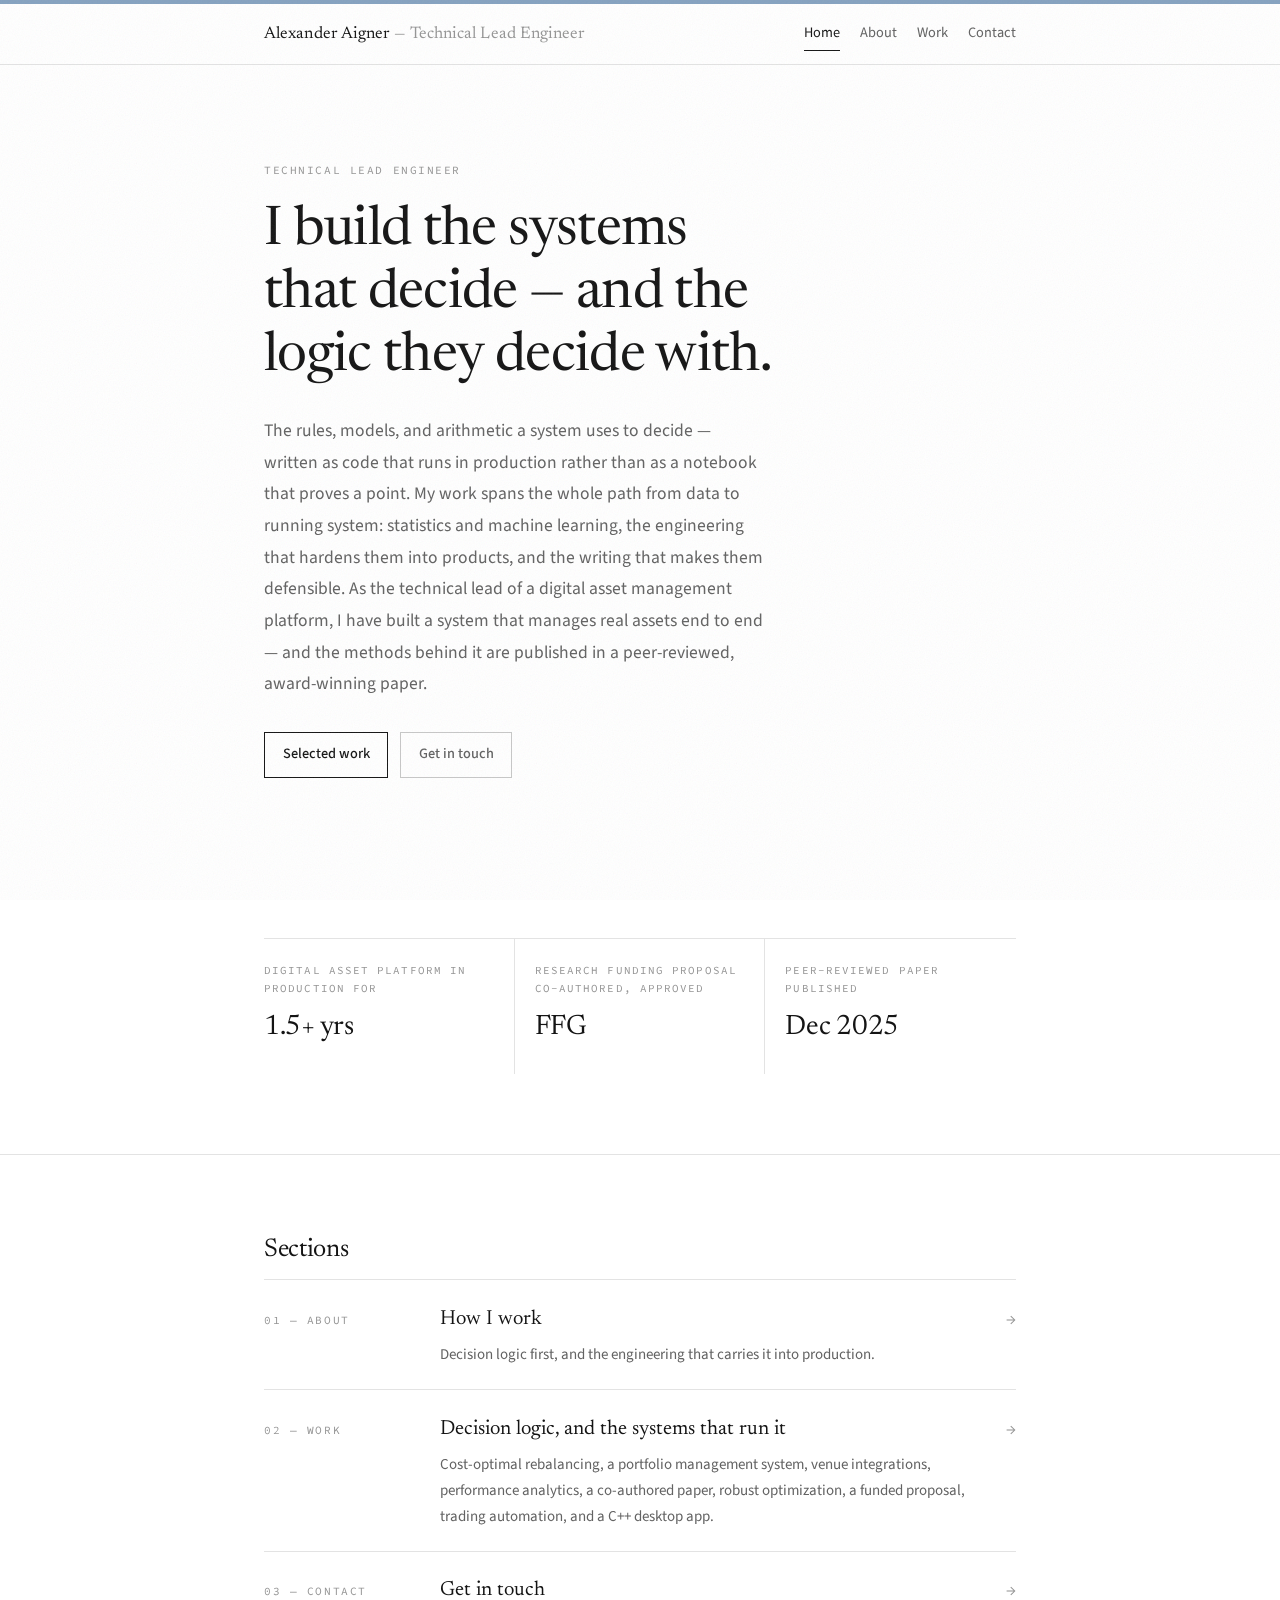
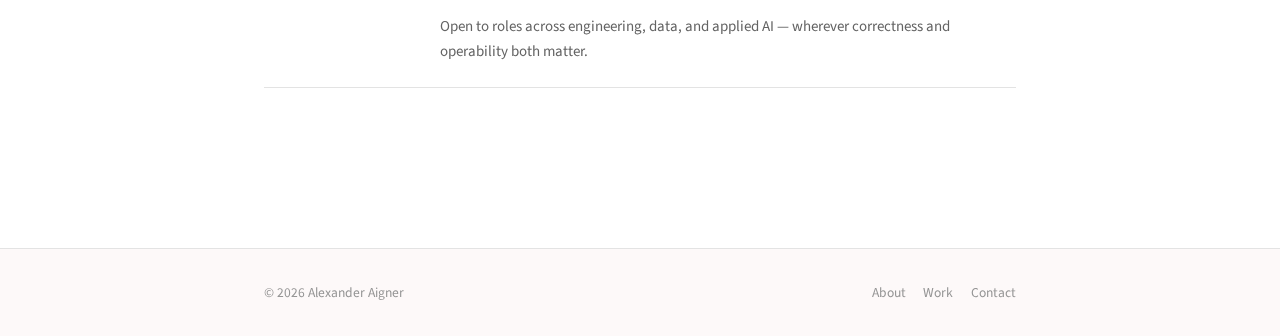
==== commit e00cdd9c: "align FFG wording across pages, list pyinfra in toolkit" ====
--- a/index.html
+++ b/index.html
@@ -56,7 +56,7 @@
       <div class="container">
         <dl class="stats stats-3">
           <div><dt>Digital asset platform in production for</dt><dd>1.5+ yrs</dd></div>
-          <div><dt>National research funding acquired</dt><dd>FFG</dd></div>
+          <div><dt>Research funding proposal co-authored, approved</dt><dd>FFG</dd></div>
           <div><dt>Peer-reviewed paper published</dt><dd>Dec 2025</dd></div>
         </dl>
       </div>
